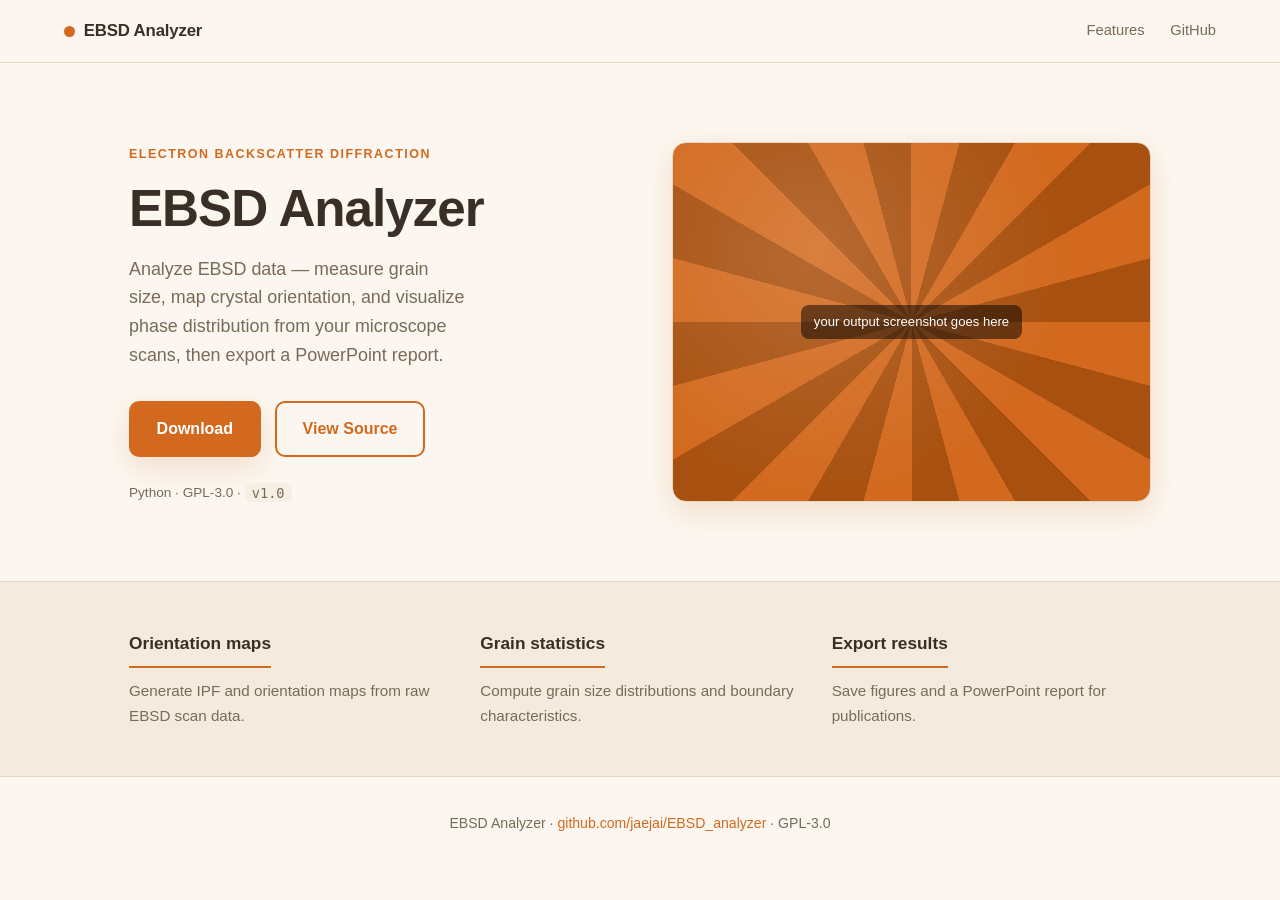
==== docs/index.html @ 73cbf263 "Add landing page website" ====
<!DOCTYPE html>
<html lang="en">
<head>
  <meta charset="UTF-8">
  <meta name="viewport" content="width=device-width, initial-scale=1.0">
  <title>EBSD Analyzer</title>
  <link rel="stylesheet" href="style.css">
</head>
<body>

  <!-- ===== Top nav ===== -->
  <nav class="nav">
    <div class="brand"><span class="dot"></span> EBSD Analyzer</div>
    <div class="nav-links">
      <a href="#features">Features</a>
      <a href="https://github.com/jaejai/EBSD_analyzer">GitHub</a>
    </div>
  </nav>

  <!-- ===== Hero (split) ===== -->
  <section class="hero">
    <div class="hero-text">
      <span class="eyebrow">Electron Backscatter Diffraction</span>
      <h1>EBSD Analyzer</h1>
      <!-- EDIT ME: one–two sentence description of your tool -->
      <p class="lead">Analyze EBSD data — measure grain size, map crystal orientation, and visualize phase distribution from your microscope scans, then export a PowerPoint report.</p>

      <div class="btn-row">
        <!-- Currently downloads the repo's main branch as a zip.
             Once you publish a Release (v1.0), swap this href to:
             https://github.com/jaejai/EBSD_analyzer/releases/latest -->
        <a class="btn btn-primary" href="https://github.com/jaejai/EBSD_analyzer/archive/refs/heads/main.zip">Download</a>
        <a class="btn btn-outline" href="https://github.com/jaejai/EBSD_analyzer">View Source</a>
      </div>

      <p class="meta">Python · GPL-3.0 · <code>v1.0</code></p>
    </div>

    <div class="hero-image">
      <div class="shot">
        <!-- To use a real screenshot: put the image in docs/images/screenshot.png
             and replace the <span> below with:
             <img src="images/screenshot.png" alt="EBSD analysis output"> -->
        <span class="label">your output screenshot goes here</span>
      </div>
    </div>
  </section>

  <!-- ===== Features ===== -->
  <section class="features" id="features">
    <div class="features-inner">
      <!-- EDIT ME: your three real features -->
      <div class="feature">
        <h3>Orientation maps</h3>
        <p>Generate IPF and orientation maps from raw EBSD scan data.</p>
      </div>
      <div class="feature">
        <h3>Grain statistics</h3>
        <p>Compute grain size distributions and boundary characteristics.</p>
      </div>
      <div class="feature">
        <h3>Export results</h3>
        <p>Save figures and a PowerPoint report for publications.</p>
      </div>
    </div>
  </section>

  <!-- ===== Footer ===== -->
  <footer>
    EBSD Analyzer · <a href="https://github.com/jaejai/EBSD_analyzer">github.com/jaejai/EBSD_analyzer</a> · GPL-3.0
  </footer>

</body>
</html>
---- docs/style.css ----
/* ============================================================
   EBSD Analyzer — landing page
   Warm mineral theme · icon-free · clean typography
   All colors live in the :root variables below — change those
   to re-theme the whole page in one place.
   ============================================================ */
:root {
  --bg:        #fbf7f0;
  --bg-alt:    #f3ebdd;
  --panel:     #f6efe3;
  --text:      #3a2f26;
  --text-soft: #7a6a58;
  --accent:    #d2691e;
  --accent-2:  #a8500f;
  --border:    #e6d8c2;
  --btn-text:  #ffffff;
  --shadow:    0 10px 30px rgba(210,105,30,.18);
}

* { box-sizing: border-box; margin: 0; padding: 0; }

body {
  font-family: -apple-system, "Segoe UI", Roboto, Helvetica, Arial, sans-serif;
  background: var(--bg);
  color: var(--text);
  line-height: 1.6;
}

/* ---- Top navigation ---- */
.nav {
  display: flex; align-items: center; justify-content: space-between;
  padding: 1.1rem clamp(1.5rem, 5vw, 4rem);
  border-bottom: 1px solid var(--border);
}
.brand { display: flex; align-items: center; gap: .55rem; font-weight: 700; font-size: 1.05rem; letter-spacing: -.01em; }
.brand .dot { width: 11px; height: 11px; border-radius: 50%; background: var(--accent); }
.nav-links { display: flex; gap: 1.6rem; font-size: .92rem; }
.nav-links a { color: var(--text-soft); text-decoration: none; }
.nav-links a:hover { color: var(--accent); }

/* ---- Hero (split two-column) ---- */
.hero {
  display: grid; grid-template-columns: 1fr 1fr; gap: clamp(2rem, 5vw, 4rem);
  align-items: center;
  max-width: 1150px; margin: 0 auto;
  padding: clamp(2.5rem, 6vw, 5rem) clamp(1.5rem, 5vw, 4rem);
}
.eyebrow {
  display: inline-block; font-size: .78rem; letter-spacing: .12em;
  text-transform: uppercase; color: var(--accent); font-weight: 700; margin-bottom: 1rem;
}
.hero h1 { font-size: clamp(2.2rem, 5vw, 3.2rem); line-height: 1.1; margin-bottom: 1.1rem; letter-spacing: -.02em; }
.hero p.lead { font-size: 1.12rem; color: var(--text-soft); margin-bottom: 2rem; max-width: 34ch; }

.btn-row { display: flex; flex-wrap: wrap; gap: .9rem; margin-bottom: 1.6rem; }
.btn {
  display: inline-flex; align-items: center;
  padding: .8rem 1.6rem; border-radius: 10px; font-size: 1rem; font-weight: 600;
  text-decoration: none; border: 2px solid transparent; transition: transform .12s, background .12s, color .12s;
}
.btn:hover { transform: translateY(-2px); }
.btn-primary { background: var(--accent); color: var(--btn-text); box-shadow: var(--shadow); }
.btn-primary:hover { background: var(--accent-2); }
.btn-outline { background: transparent; color: var(--accent); border-color: var(--accent); }
.btn-outline:hover { background: var(--accent); color: var(--btn-text); }

.meta { font-size: .85rem; color: var(--text-soft); }
.meta code { background: var(--panel); padding: .1rem .45rem; border-radius: 5px; }

/* ---- Hero image / screenshot placeholder ---- */
.shot {
  aspect-ratio: 4 / 3; border-radius: 14px; overflow: hidden;
  background:
    radial-gradient(circle at 30% 30%, rgba(255,255,255,.15), transparent 60%),
    repeating-conic-gradient(from 0deg,
      var(--accent) 0deg 15deg, var(--accent-2) 15deg 30deg);
  border: 1px solid var(--border); box-shadow: var(--shadow);
  display: flex; align-items: center; justify-content: center;
}
.shot img { width: 100%; height: 100%; object-fit: cover; display: block; }
.shot .label {
  background: rgba(0,0,0,.5); color: #fff; font-size: .82rem;
  padding: .4rem .8rem; border-radius: 8px;
}

/* ---- Features strip (text-only, accent rule under each heading) ---- */
.features {
  background: var(--bg-alt); border-top: 1px solid var(--border); border-bottom: 1px solid var(--border);
}
.features-inner {
  max-width: 1150px; margin: 0 auto; padding: 3rem clamp(1.5rem, 5vw, 4rem);
  display: grid; grid-template-columns: repeat(3, 1fr); gap: 2rem;
}
.feature h3 {
  font-size: 1.08rem; margin-bottom: .7rem; padding-bottom: .55rem;
  border-bottom: 2px solid var(--accent); display: inline-block;
}
.feature p { font-size: .95rem; color: var(--text-soft); }

/* ---- Footer ---- */
footer {
  text-align: center; padding: 2.2rem 1.5rem; color: var(--text-soft); font-size: .88rem;
}
footer a { color: var(--accent); text-decoration: none; }

/* ---- Responsive ---- */
@media (max-width: 780px) {
  .hero { grid-template-columns: 1fr; }
  .features-inner { grid-template-columns: 1fr; }
  .nav-links { display: none; }
}
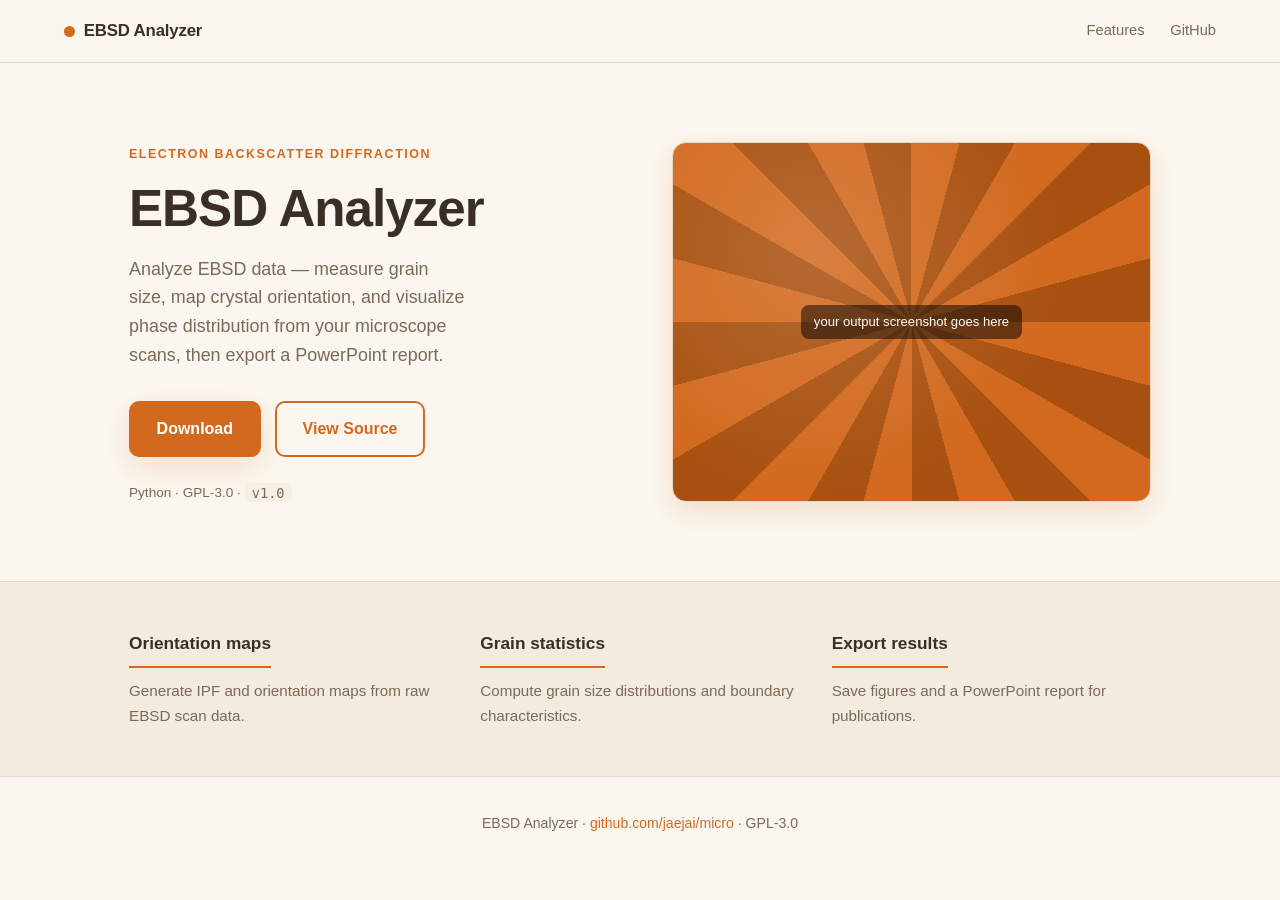
==== commit 085a280f: "Update micro" ====
--- a/docs/index.html
+++ b/docs/index.html
@@ -13,7 +13,7 @@
     <div class="brand"><span class="dot"></span> EBSD Analyzer</div>
     <div class="nav-links">
       <a href="#features">Features</a>
-      <a href="https://github.com/jaejai/EBSD_analyzer">GitHub</a>
+      <a href="https://github.com/jaejai/micro">GitHub</a>
     </div>
   </nav>
 
@@ -28,9 +28,9 @@
       <div class="btn-row">
         <!-- Currently downloads the repo's main branch as a zip.
              Once you publish a Release (v1.0), swap this href to:
-             https://github.com/jaejai/EBSD_analyzer/releases/latest -->
-        <a class="btn btn-primary" href="https://github.com/jaejai/EBSD_analyzer/archive/refs/heads/main.zip">Download</a>
-        <a class="btn btn-outline" href="https://github.com/jaejai/EBSD_analyzer">View Source</a>
+             https://github.com/jaejai/micro/releases/latest -->
+        <a class="btn btn-primary" href="https://github.com/jaejai/micro/archive/refs/heads/main.zip">Download</a>
+        <a class="btn btn-outline" href="https://github.com/jaejai/micro">View Source</a>
       </div>
 
       <p class="meta">Python · GPL-3.0 · <code>v1.0</code></p>
@@ -67,7 +67,7 @@
 
   <!-- ===== Footer ===== -->
   <footer>
-    EBSD Analyzer · <a href="https://github.com/jaejai/EBSD_analyzer">github.com/jaejai/EBSD_analyzer</a> · GPL-3.0
+    EBSD Analyzer · <a href="https://github.com/jaejai/micro">github.com/jaejai/micro</a> · GPL-3.0
   </footer>
 
 </body>
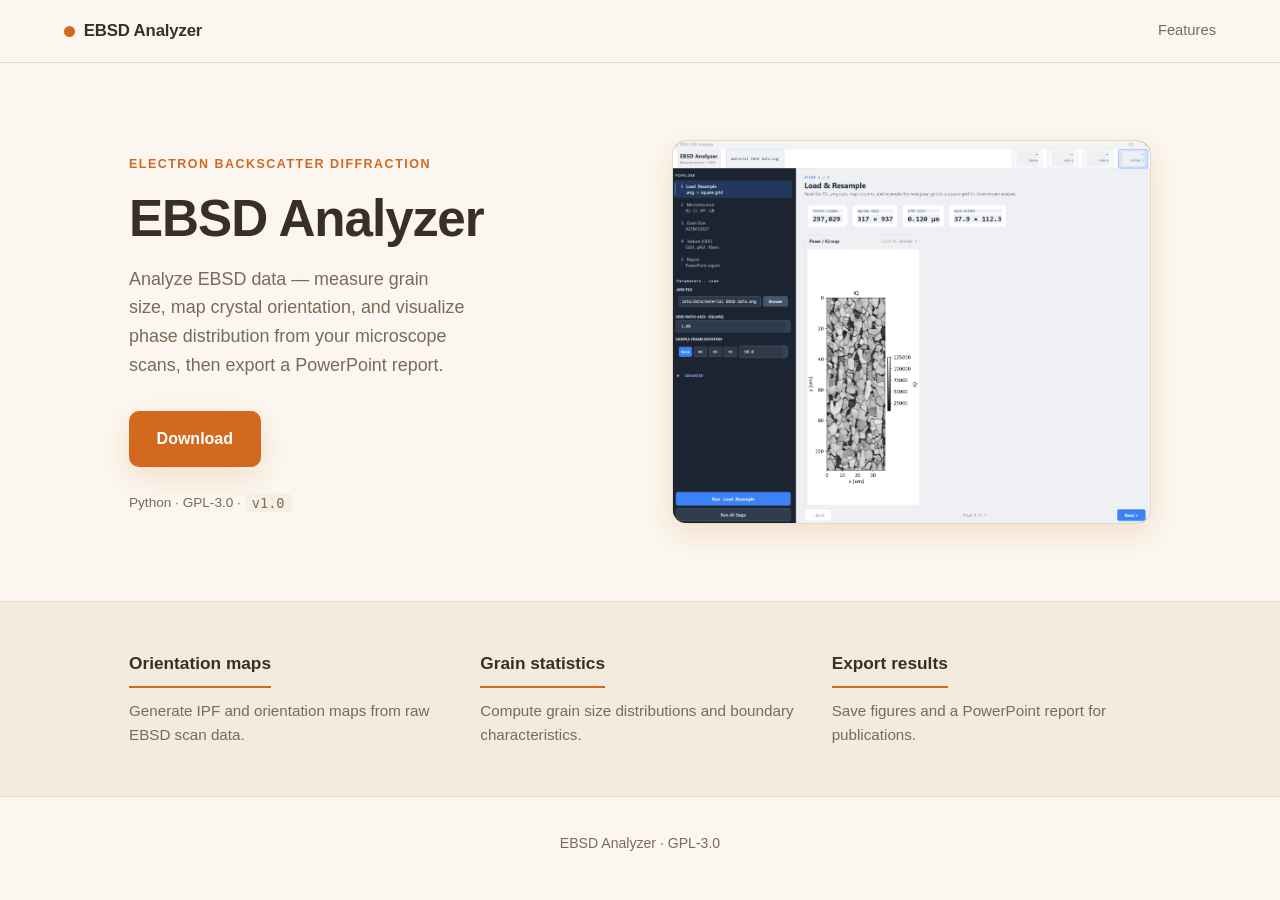
==== commit 382b7a19: "Update web" ====
--- a/docs/index.html
+++ b/docs/index.html
@@ -13,7 +13,6 @@
     <div class="brand"><span class="dot"></span> EBSD Analyzer</div>
     <div class="nav-links">
       <a href="#features">Features</a>
-      <a href="https://github.com/jaejai/micro">GitHub</a>
     </div>
   </nav>
 
@@ -30,7 +29,6 @@
              Once you publish a Release (v1.0), swap this href to:
              https://github.com/jaejai/micro/releases/latest -->
         <a class="btn btn-primary" href="https://github.com/jaejai/micro/archive/refs/heads/main.zip">Download</a>
-        <a class="btn btn-outline" href="https://github.com/jaejai/micro">View Source</a>
       </div>
 
       <p class="meta">Python · GPL-3.0 · <code>v1.0</code></p>
@@ -38,10 +36,7 @@
 
     <div class="hero-image">
       <div class="shot">
-        <!-- To use a real screenshot: put the image in docs/images/screenshot.png
-             and replace the <span> below with:
-             <img src="images/screenshot.png" alt="EBSD analysis output"> -->
-        <span class="label">your output screenshot goes here</span>
+        <img src="images/screen.png" alt="EBSD Analyzer application — Load &amp; Resample stage">
       </div>
     </div>
   </section>
@@ -67,7 +62,7 @@
 
   <!-- ===== Footer ===== -->
   <footer>
-    EBSD Analyzer · <a href="https://github.com/jaejai/micro">github.com/jaejai/micro</a> · GPL-3.0
+    EBSD Analyzer · GPL-3.0
   </footer>
 
 </body>
--- a/docs/style.css
+++ b/docs/style.css
@@ -69,7 +69,7 @@
 
 /* ---- Hero image / screenshot placeholder ---- */
 .shot {
-  aspect-ratio: 4 / 3; border-radius: 14px; overflow: hidden;
+  aspect-ratio: 2191 / 1756; border-radius: 14px; overflow: hidden;
   background:
     radial-gradient(circle at 30% 30%, rgba(255,255,255,.15), transparent 60%),
     repeating-conic-gradient(from 0deg,
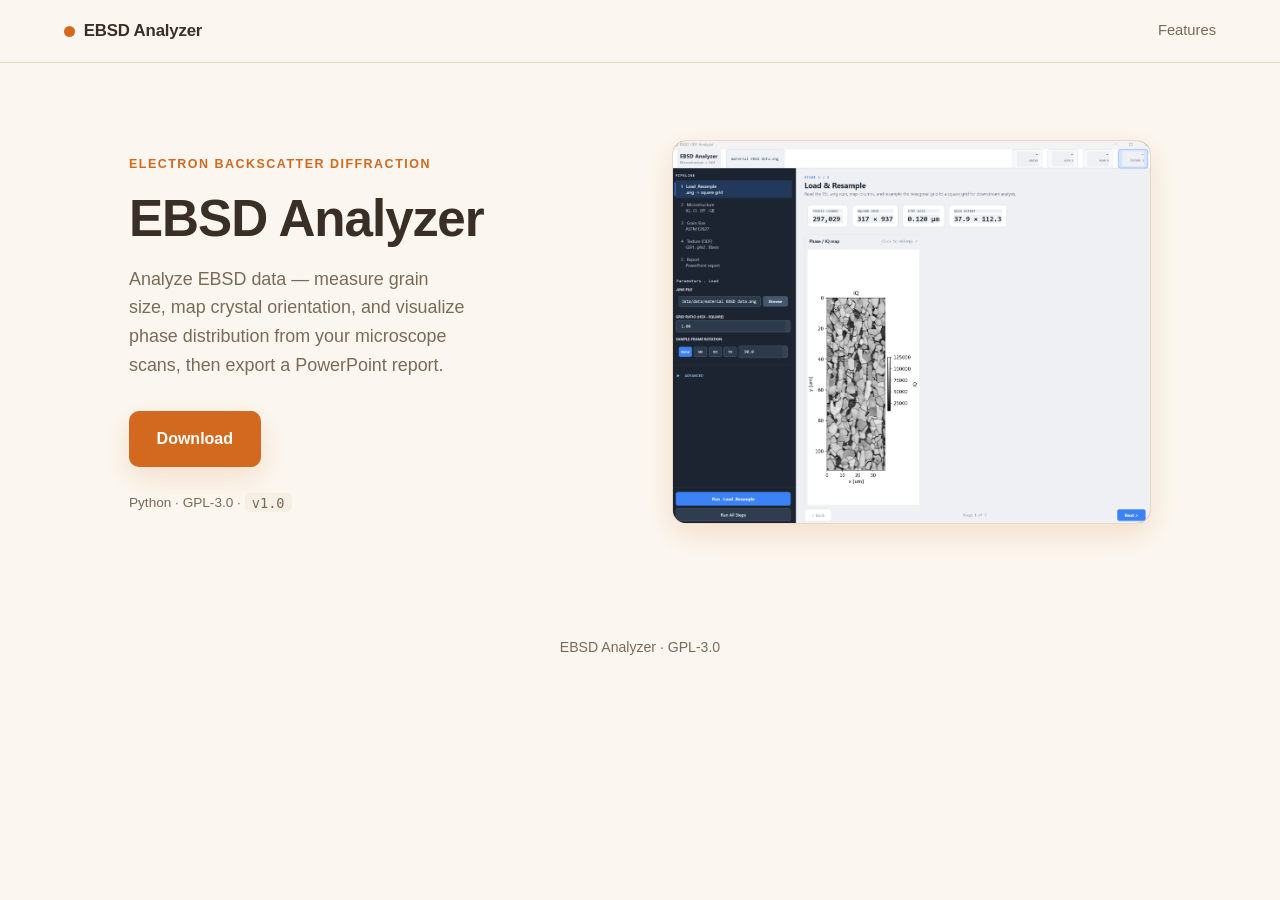
==== commit 9c9bef13: "Update web (features)" ====
--- a/docs/index.html
+++ b/docs/index.html
@@ -12,7 +12,7 @@
   <nav class="nav">
     <div class="brand"><span class="dot"></span> EBSD Analyzer</div>
     <div class="nav-links">
-      <a href="#features">Features</a>
+      <a href="features.html">Features</a>
     </div>
   </nav>
 
@@ -41,25 +41,6 @@
     </div>
   </section>
 
-  <!-- ===== Features ===== -->
-  <section class="features" id="features">
-    <div class="features-inner">
-      <!-- EDIT ME: your three real features -->
-      <div class="feature">
-        <h3>Orientation maps</h3>
-        <p>Generate IPF and orientation maps from raw EBSD scan data.</p>
-      </div>
-      <div class="feature">
-        <h3>Grain statistics</h3>
-        <p>Compute grain size distributions and boundary characteristics.</p>
-      </div>
-      <div class="feature">
-        <h3>Export results</h3>
-        <p>Save figures and a PowerPoint report for publications.</p>
-      </div>
-    </div>
-  </section>
-
   <!-- ===== Footer ===== -->
   <footer>
     EBSD Analyzer · GPL-3.0
--- a/docs/style.css
+++ b/docs/style.css
@@ -103,6 +103,21 @@
 }
 footer a { color: var(--accent); text-decoration: none; }
 
+/* ---- Section header (features page) ---- */
+.section-head {
+  text-align: center; max-width: 900px; margin: 0 auto;
+  padding: clamp(2.5rem, 6vw, 4rem) clamp(1.5rem, 5vw, 4rem) 0;
+}
+.section-head h1 { font-size: clamp(1.8rem, 4vw, 2.4rem); margin-bottom: .5rem; letter-spacing: -.02em; }
+.section-head p { color: var(--text-soft); font-size: 1.05rem; }
+
+/* ---- Numbered step label on feature cards ---- */
+.feature .num {
+  display: block; font-size: .72rem; font-weight: 700; letter-spacing: .12em;
+  text-transform: uppercase; color: var(--accent); margin-bottom: .5rem;
+}
+.feature code { background: var(--panel); padding: .05rem .35rem; border-radius: 4px; font-size: .88em; }
+
 /* ---- Responsive ---- */
 @media (max-width: 780px) {
   .hero { grid-template-columns: 1fr; }
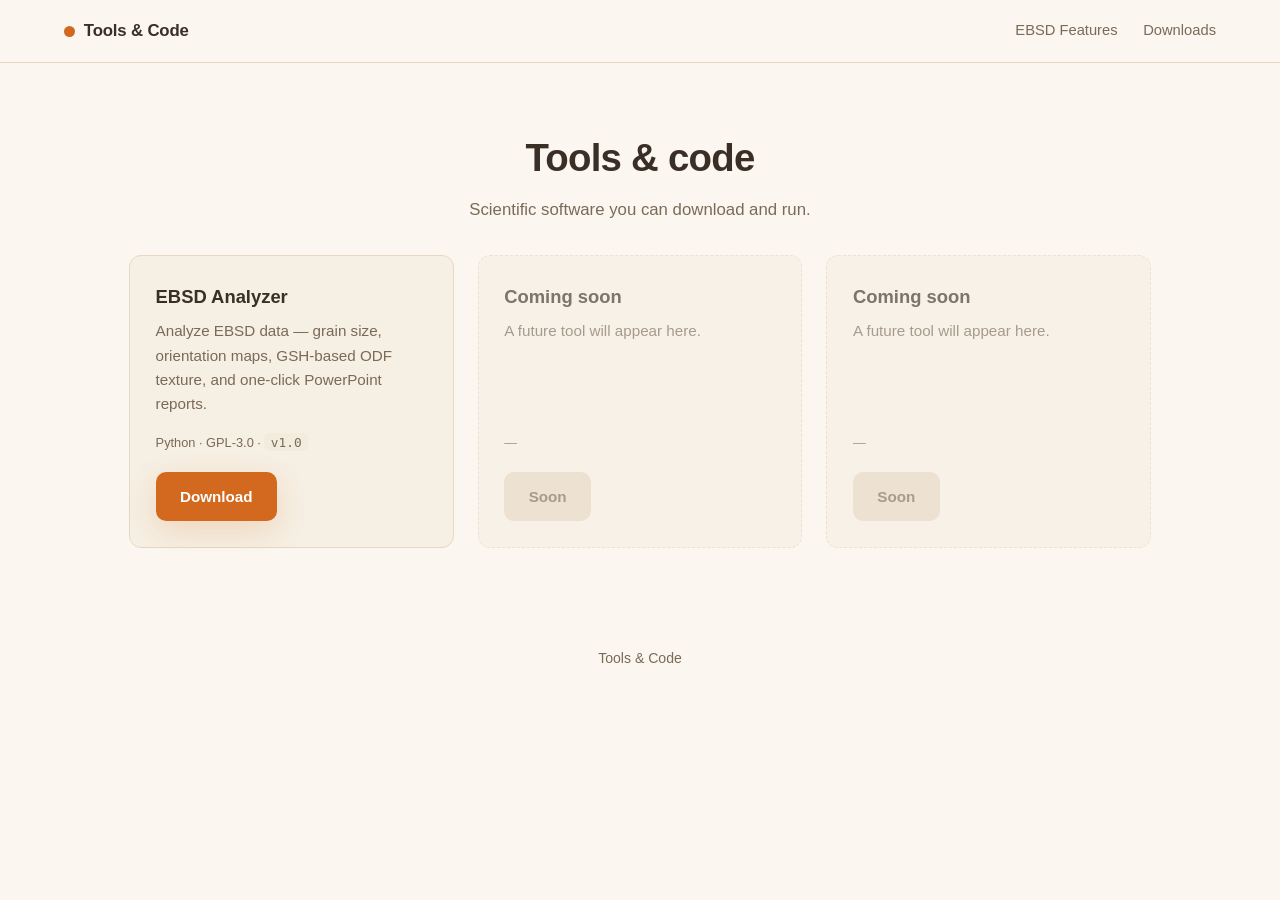
==== commit 190cff7f: "Redesign home as downloads hub; add screenshot to features page" ====
--- a/docs/index.html
+++ b/docs/index.html
@@ -3,47 +3,61 @@
 <head>
   <meta charset="UTF-8">
   <meta name="viewport" content="width=device-width, initial-scale=1.0">
-  <title>EBSD Analyzer</title>
+  <title>Tools &amp; Code</title>
   <link rel="stylesheet" href="style.css">
 </head>
 <body>
 
   <!-- ===== Top nav ===== -->
   <nav class="nav">
-    <div class="brand"><span class="dot"></span> EBSD Analyzer</div>
+    <a class="brand" href="index.html" style="text-decoration:none;color:inherit;"><span class="dot"></span> Tools &amp; Code</a>
     <div class="nav-links">
-      <a href="features.html">Features</a>
+      <a href="features.html">EBSD Features</a>
+      <a href="#downloads">Downloads</a>
     </div>
   </nav>
 
-  <!-- ===== Hero (split) ===== -->
-  <section class="hero">
-    <div class="hero-text">
-      <span class="eyebrow">Electron Backscatter Diffraction</span>
-      <h1>EBSD Analyzer</h1>
-      <!-- EDIT ME: one–two sentence description of your tool -->
-      <p class="lead">Analyze EBSD data — measure grain size, map crystal orientation, and visualize phase distribution from your microscope scans, then export a PowerPoint report.</p>
+  <!-- ===== Intro ===== -->
+  <header class="section-head">
+    <h1>Tools &amp; code</h1>
+    <p>Scientific software you can download and run.</p>
+  </header>
 
-      <div class="btn-row">
-        <!-- Currently downloads the repo's main branch as a zip.
-             Once you publish a Release (v1.0), swap this href to:
-             https://github.com/jaejai/micro/releases/latest -->
-        <a class="btn btn-primary" href="https://github.com/jaejai/micro/archive/refs/heads/main.zip">Download</a>
+  <!-- ===== Downloads grid ===== -->
+  <section id="downloads">
+    <div class="downloads-inner">
+
+      <!-- Project 1: EBSD Analyzer (real) -->
+      <div class="dl-card">
+        <h3>EBSD Analyzer</h3>
+        <p class="desc">Analyze EBSD data — grain size, orientation maps, GSH-based ODF texture, and one-click PowerPoint reports.</p>
+        <p class="card-meta">Python · GPL-3.0 · <code>v1.0</code></p>
+        <!-- Points at the EBSD code repo's latest Release.
+             Works once that repo + a Release exist. -->
+        <a class="btn btn-primary" href="https://github.com/jaejai/ebsd-analyzer/releases/latest">Download</a>
       </div>
 
-      <p class="meta">Python · GPL-3.0 · <code>v1.0</code></p>
-    </div>
+      <!-- Placeholder for a future project. Duplicate this block per new tool. -->
+      <div class="dl-card soon">
+        <h3>Coming soon</h3>
+        <p class="desc">A future tool will appear here.</p>
+        <p class="card-meta">—</p>
+        <span class="btn">Soon</span>
+      </div>
 
-    <div class="hero-image">
-      <div class="shot">
-        <img src="images/screen.png" alt="EBSD Analyzer application — Load &amp; Resample stage">
+      <div class="dl-card soon">
+        <h3>Coming soon</h3>
+        <p class="desc">A future tool will appear here.</p>
+        <p class="card-meta">—</p>
+        <span class="btn">Soon</span>
       </div>
+
     </div>
   </section>
 
   <!-- ===== Footer ===== -->
   <footer>
-    EBSD Analyzer · GPL-3.0
+    Tools &amp; Code
   </footer>
 
 </body>
--- a/docs/style.css
+++ b/docs/style.css
@@ -118,6 +118,34 @@
 }
 .feature code { background: var(--panel); padding: .05rem .35rem; border-radius: 4px; font-size: .88em; }
 
+/* ---- Screenshot showcase (features page) ---- */
+.showcase { max-width: 920px; margin: 2.2rem auto 0; padding: 0 clamp(1.5rem, 5vw, 4rem); }
+.showcase img {
+  width: 100%; height: auto; display: block;
+  border: 1px solid var(--border); border-radius: 14px; box-shadow: var(--shadow);
+}
+.showcase figcaption { text-align: center; font-size: .85rem; color: var(--text-soft); margin-top: .7rem; }
+
+/* ---- Downloads hub grid ---- */
+.downloads-inner {
+  max-width: 1150px; margin: 0 auto;
+  padding: 2rem clamp(1.5rem, 5vw, 4rem) 4rem;
+  display: grid; grid-template-columns: repeat(3, 1fr); gap: 1.5rem;
+}
+.dl-card {
+  display: flex; flex-direction: column;
+  background: var(--panel); border: 1px solid var(--border); border-radius: 12px;
+  padding: 1.6rem;
+}
+.dl-card h3 { font-size: 1.15rem; margin-bottom: .5rem; }
+.dl-card .desc { color: var(--text-soft); font-size: .95rem; margin-bottom: 1rem; flex-grow: 1; }
+.dl-card .card-meta { font-size: .8rem; color: var(--text-soft); margin-bottom: 1.2rem; }
+.dl-card .card-meta code { background: var(--bg-alt); padding: .1rem .4rem; border-radius: 5px; }
+.dl-card .btn { align-self: flex-start; padding: .65rem 1.4rem; font-size: .95rem; }
+/* placeholder cards for future projects */
+.dl-card.soon { opacity: .65; border-style: dashed; }
+.dl-card.soon .btn { background: var(--border); color: var(--text-soft); cursor: default; box-shadow: none; }
+
 /* ---- Responsive ---- */
 @media (max-width: 780px) {
   .hero { grid-template-columns: 1fr; }
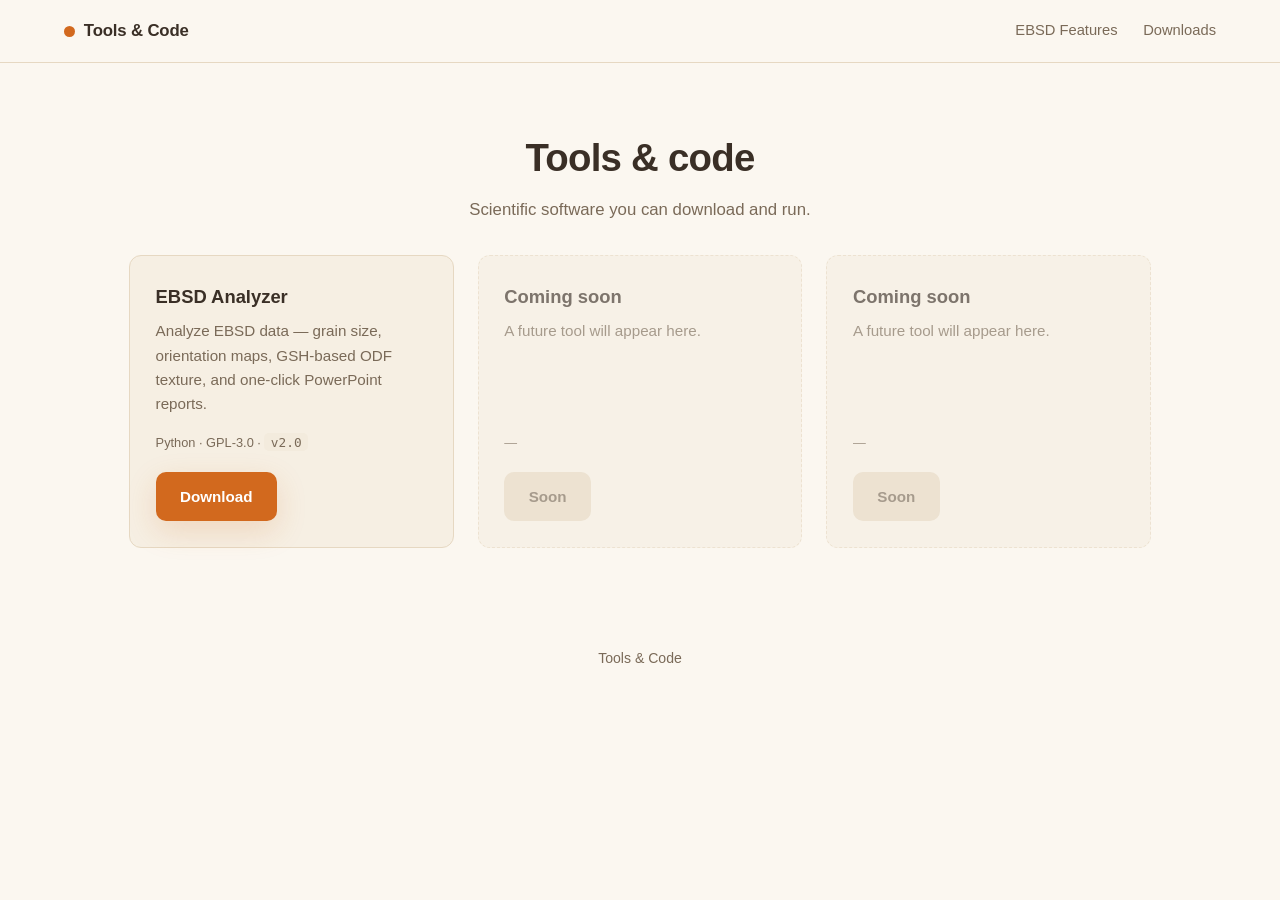
==== commit 40bd8187: "Point EBSD Analyzer download at v2.0 Co-Authored-By: Claude Opus 4.8 <noreply@anthropic.com>" ====
--- a/docs/index.html
+++ b/docs/index.html
@@ -31,10 +31,10 @@
       <div class="dl-card">
         <h3>EBSD Analyzer</h3>
         <p class="desc">Analyze EBSD data — grain size, orientation maps, GSH-based ODF texture, and one-click PowerPoint reports.</p>
-        <p class="card-meta">Python · GPL-3.0 · <code>v1.0</code></p>
-        <!-- Points at the EBSD code repo's latest Release.
-             Works once that repo + a Release exist. -->
-        <a class="btn btn-primary" href="https://github.com/jaejai/ebsd-analyzer/releases/latest">Download</a>
+        <p class="card-meta">Python · GPL-3.0 · <code>v2.0</code></p>
+        <!-- Direct download of the v2.0 source zip (a FILE, not a page).
+             When you publish v2.1 / v3.0 later, update the tag in this URL. -->
+        <a class="btn btn-primary" href="https://github.com/jaejai/ebsd-analyzer/archive/refs/tags/v2.0.zip">Download</a>
       </div>
 
       <!-- Placeholder for a future project. Duplicate this block per new tool. -->
